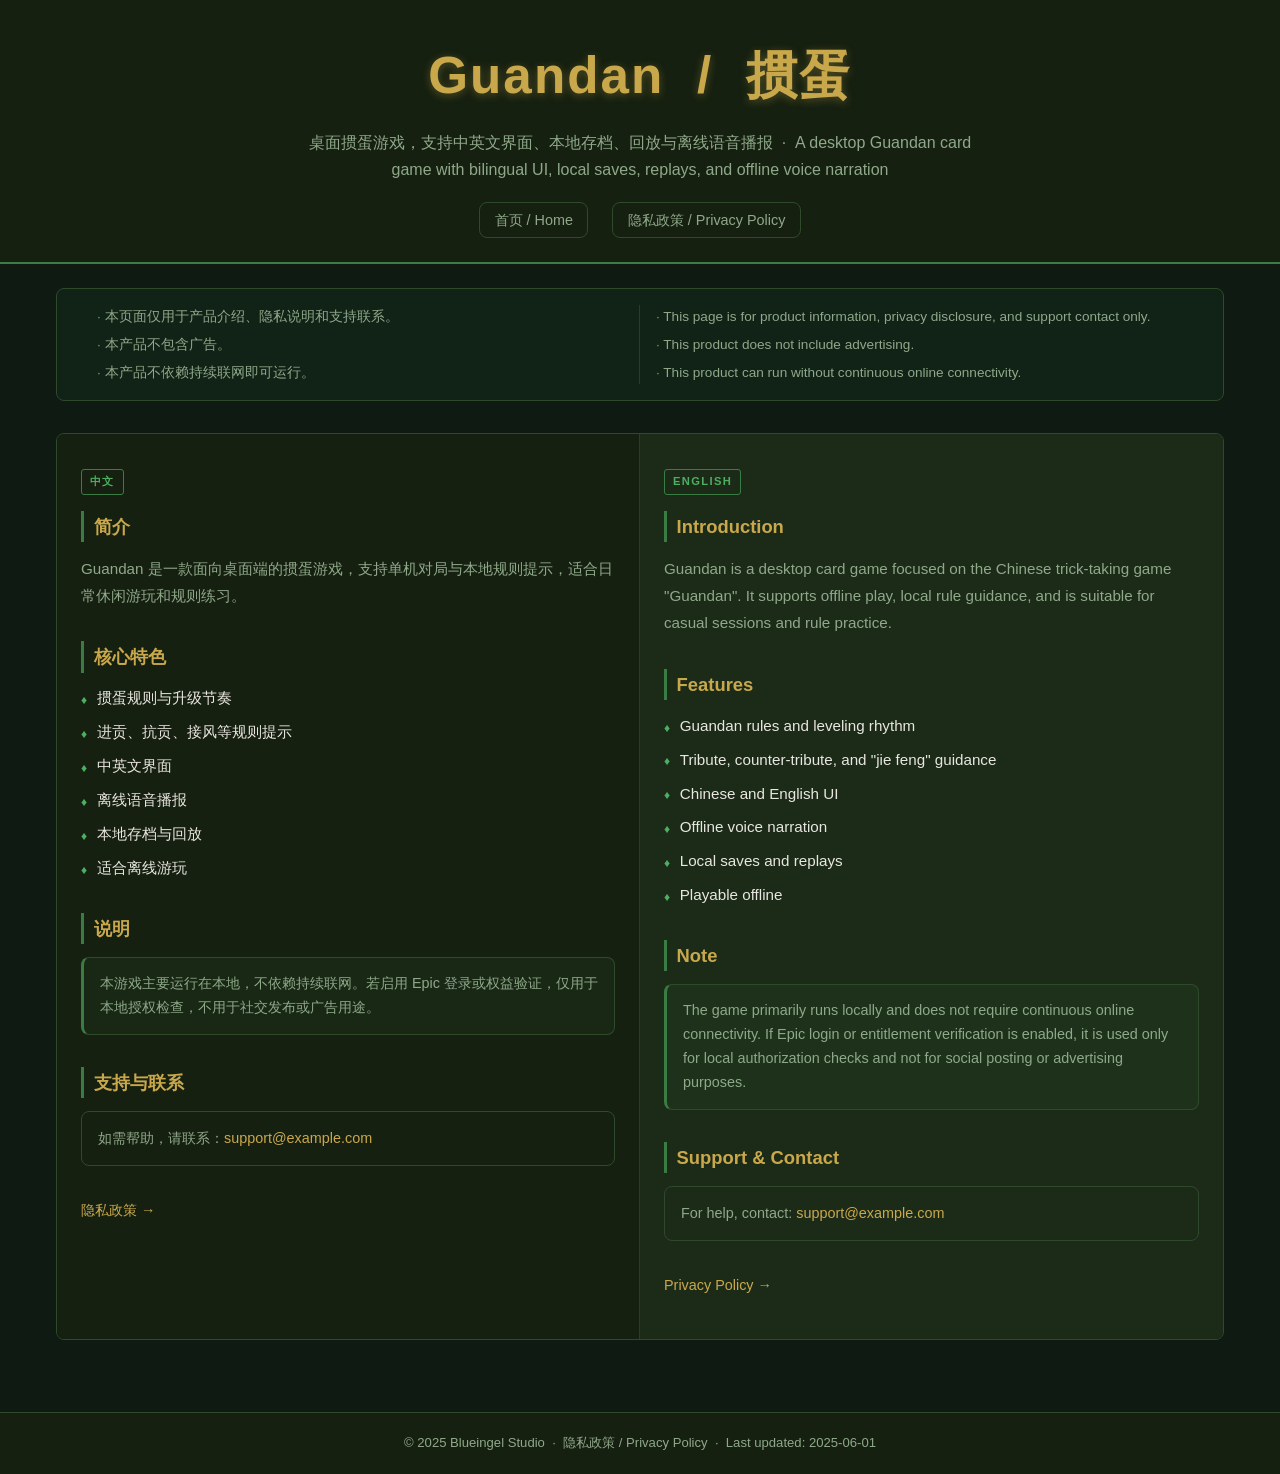
==== index.html @ f44f0545 "Create Guandan static website for GitHub Pages Agent-Logs-Url: https://github.com/shupengzhu/blueing" ====
<!DOCTYPE html>
<html lang="zh-CN">
<head>
  <meta charset="UTF-8" />
  <meta name="viewport" content="width=device-width, initial-scale=1.0" />
  <meta name="description" content="Guandan 掼蛋 – 一款支持中英文界面的桌面掼蛋游戏。A desktop Guandan card game with Chinese and English UI, local saves, and offline voice narration." />
  <title>Guandan / 掼蛋</title>
  <link rel="stylesheet" href="styles.css" />
  <link rel="icon" type="image/svg+xml" href="favicon.svg" />
</head>
<body>

  <!-- ── Site Header ──────────────────────────────────────── -->
  <header class="site-header">
    <div class="game-title">Guandan &nbsp;/&nbsp; 掼蛋</div>
    <p class="game-subtitle">
      桌面掼蛋游戏，支持中英文界面、本地存档、回放与离线语音播报
      &nbsp;·&nbsp;
      A desktop Guandan card game with bilingual UI, local saves, replays, and offline voice narration
    </p>
    <nav>
      <a href="index.html">首页 / Home</a>
      <a href="privacy.html">隐私政策 / Privacy Policy</a>
    </nav>
  </header>

  <!-- ── Notice bar ───────────────────────────────────────── -->
  <div class="notice-bar" style="padding-top:1.5rem;">
    <div class="notice-bar-inner">
      <div class="notice-bar-zh">
        <ul>
          <li>本页面仅用于产品介绍、隐私说明和支持联系。</li>
          <li>本产品不包含广告。</li>
          <li>本产品不依赖持续联网即可运行。</li>
        </ul>
      </div>
      <div class="notice-bar-en">
        <ul>
          <li>This page is for product information, privacy disclosure, and support contact only.</li>
          <li>This product does not include advertising.</li>
          <li>This product can run without continuous online connectivity.</li>
        </ul>
      </div>
    </div>
  </div>

  <!-- ── Main two-column content ──────────────────────────── -->
  <main class="main-wrapper">
    <div class="bilingual-grid">

      <!-- ══ LEFT – Chinese ══════════════════════════════════ -->
      <div class="col-zh">
        <span class="col-lang-label">中文</span>

        <!-- Intro -->
        <section class="col-section">
          <h2>简介</h2>
          <p class="intro-text">
            Guandan 是一款面向桌面端的掼蛋游戏，支持单机对局与本地规则提示，适合日常休闲游玩和规则练习。
          </p>
        </section>

        <!-- Features -->
        <section class="col-section">
          <h2>核心特色</h2>
          <ul class="feature-list">
            <li>掼蛋规则与升级节奏</li>
            <li>进贡、抗贡、接风等规则提示</li>
            <li>中英文界面</li>
            <li>离线语音播报</li>
            <li>本地存档与回放</li>
            <li>适合离线游玩</li>
          </ul>
        </section>

        <!-- Note -->
        <section class="col-section">
          <h2>说明</h2>
          <div class="note-box">
            本游戏主要运行在本地，不依赖持续联网。若启用 Epic 登录或权益验证，仅用于本地授权检查，不用于社交发布或广告用途。
          </div>
        </section>

        <!-- Support -->
        <section class="col-section">
          <h2>支持与联系</h2>
          <div class="support-block">
            如需帮助，请联系：<a href="mailto:support@example.com">support@example.com</a>
          </div>
        </section>

        <!-- Privacy link -->
        <section class="col-section">
          <p style="font-size:0.9rem;color:var(--text-muted);">
            <a href="privacy.html">隐私政策 →</a>
          </p>
        </section>
      </div>
      <!-- ══ end LEFT ════════════════════════════════════════ -->

      <!-- ══ RIGHT – English ═════════════════════════════════ -->
      <div class="col-en">
        <span class="col-lang-label">English</span>

        <!-- Intro -->
        <section class="col-section">
          <h2>Introduction</h2>
          <p class="intro-text">
            Guandan is a desktop card game focused on the Chinese trick-taking game "Guandan". It supports offline play, local rule guidance, and is suitable for casual sessions and rule practice.
          </p>
        </section>

        <!-- Features -->
        <section class="col-section">
          <h2>Features</h2>
          <ul class="feature-list">
            <li>Guandan rules and leveling rhythm</li>
            <li>Tribute, counter-tribute, and "jie feng" guidance</li>
            <li>Chinese and English UI</li>
            <li>Offline voice narration</li>
            <li>Local saves and replays</li>
            <li>Playable offline</li>
          </ul>
        </section>

        <!-- Note -->
        <section class="col-section">
          <h2>Note</h2>
          <div class="note-box">
            The game primarily runs locally and does not require continuous online connectivity. If Epic login or entitlement verification is enabled, it is used only for local authorization checks and not for social posting or advertising purposes.
          </div>
        </section>

        <!-- Support -->
        <section class="col-section">
          <h2>Support &amp; Contact</h2>
          <div class="support-block">
            For help, contact: <a href="mailto:support@example.com">support@example.com</a>
          </div>
        </section>

        <!-- Privacy link -->
        <section class="col-section">
          <p style="font-size:0.9rem;color:var(--text-muted);">
            <a href="privacy.html">Privacy Policy →</a>
          </p>
        </section>
      </div>
      <!-- ══ end RIGHT ═══════════════════════════════════════ -->

    </div>
  </main>

  <!-- ── Footer ───────────────────────────────────────────── -->
  <footer class="site-footer">
    <p>
      &copy; 2025 Blueingel Studio &nbsp;·&nbsp;
      <a href="privacy.html">隐私政策 / Privacy Policy</a>
      &nbsp;·&nbsp;
      Last updated: 2025-06-01
    </p>
  </footer>

</body>
</html>
---- styles.css ----
/* =========================================================
   Guandan – Shared Stylesheet
   Theme: dark background, green felt, gold accents
   Layout: two-column bilingual (ZH left / EN right)
   ========================================================= */

/* ── Reset & base ─────────────────────────────────────────── */
*, *::before, *::after {
  box-sizing: border-box;
  margin: 0;
  padding: 0;
}

:root {
  --bg:          #0e1a12;
  --surface:     #162010;
  --surface2:    #1c2b18;
  --border:      #2e4a2a;
  --gold:        #c9a84c;
  --gold-light:  #e8c96a;
  --green:       #3a7d44;
  --green-light: #4caf62;
  --text-main:   #e8e6e0;
  --text-muted:  #8fa88a;
  --text-en:     #d4d0c4;
  --divider:     #2a3d26;
  --radius:      8px;
  --font-zh:     "PingFang SC", "Microsoft YaHei", "Noto Sans SC", sans-serif;
  --font-en:     "Segoe UI", "Helvetica Neue", Arial, sans-serif;
}

html {
  font-size: 16px;
  scroll-behavior: smooth;
}

body {
  background-color: var(--bg);
  color: var(--text-main);
  font-family: var(--font-en);
  line-height: 1.7;
  min-height: 100vh;
  display: flex;
  flex-direction: column;
}

a {
  color: var(--gold);
  text-decoration: none;
}
a:hover {
  color: var(--gold-light);
  text-decoration: underline;
}

/* ── Site header ──────────────────────────────────────────── */
.site-header {
  background: var(--surface);
  border-bottom: 2px solid var(--green);
  padding: 2rem 1.5rem 1.5rem;
  text-align: center;
}

.site-header .game-title {
  font-size: clamp(2rem, 5vw, 3.2rem);
  font-weight: 700;
  letter-spacing: 0.04em;
  color: var(--gold);
  font-family: var(--font-zh);
  text-shadow: 0 2px 8px rgba(201, 168, 76, 0.35);
}

.site-header .game-subtitle {
  margin-top: 0.6rem;
  font-size: clamp(0.85rem, 2vw, 1rem);
  color: var(--text-muted);
  max-width: 700px;
  margin-left: auto;
  margin-right: auto;
}

.site-header nav {
  margin-top: 1.2rem;
  display: flex;
  justify-content: center;
  gap: 1.5rem;
  flex-wrap: wrap;
  font-size: 0.9rem;
}

.site-header nav a {
  color: var(--text-muted);
  border: 1px solid var(--border);
  padding: 0.3rem 0.9rem;
  border-radius: var(--radius);
  transition: color 0.2s, border-color 0.2s;
}
.site-header nav a:hover {
  color: var(--gold);
  border-color: var(--gold);
  text-decoration: none;
}

/* ── Main two-column layout ───────────────────────────────── */
.main-wrapper {
  flex: 1;
  width: 100%;
  max-width: 1200px;
  margin: 0 auto;
  padding: 2rem 1rem;
}

.bilingual-grid {
  display: grid;
  grid-template-columns: 1fr 1fr;
  gap: 0;
  border: 1px solid var(--border);
  border-radius: var(--radius);
  overflow: hidden;
}

/* Left column – Chinese */
.col-zh {
  background: var(--surface);
  border-right: 1px solid var(--divider);
  padding: 2rem 1.5rem;
  font-family: var(--font-zh);
}

/* Right column – English */
.col-en {
  background: var(--surface2);
  padding: 2rem 1.5rem;
  font-family: var(--font-en);
  color: var(--text-en);
}

/* Column header label */
.col-lang-label {
  display: inline-block;
  font-size: 0.7rem;
  font-weight: 700;
  letter-spacing: 0.12em;
  text-transform: uppercase;
  color: var(--green-light);
  border: 1px solid var(--green);
  border-radius: 3px;
  padding: 0.15rem 0.5rem;
  margin-bottom: 1rem;
}

/* ── Sections within a column ─────────────────────────────── */
.col-section {
  margin-bottom: 2rem;
}

.col-section:last-child {
  margin-bottom: 0;
}

.col-section h2 {
  font-size: 1.15rem;
  font-weight: 700;
  color: var(--gold);
  border-left: 3px solid var(--green);
  padding-left: 0.6rem;
  margin-bottom: 0.8rem;
}

.col-section p {
  font-size: 0.95rem;
  color: var(--text-muted);
  margin-bottom: 0.6rem;
}

/* Hero intro paragraph */
.intro-text {
  font-size: 1rem;
  color: var(--text-main);
  margin-bottom: 1rem;
  line-height: 1.8;
}

/* ── Feature list ─────────────────────────────────────────── */
.feature-list {
  list-style: none;
  padding: 0;
  display: flex;
  flex-direction: column;
  gap: 0.5rem;
}

.feature-list li {
  display: flex;
  align-items: flex-start;
  gap: 0.6rem;
  font-size: 0.95rem;
  color: var(--text-main);
}

.feature-list li::before {
  content: "♦";
  color: var(--green-light);
  font-size: 0.75rem;
  margin-top: 0.3rem;
  flex-shrink: 0;
}

.feature-list .badge-wip {
  font-size: 0.72rem;
  color: var(--text-muted);
  border: 1px solid var(--border);
  border-radius: 3px;
  padding: 0.1rem 0.35rem;
  white-space: nowrap;
}

/* ── Note / info box ──────────────────────────────────────── */
.note-box {
  background: rgba(58, 125, 68, 0.08);
  border: 1px solid var(--border);
  border-left: 3px solid var(--green);
  border-radius: var(--radius);
  padding: 0.9rem 1rem;
  font-size: 0.9rem;
  color: var(--text-muted);
  line-height: 1.65;
}

/* ── Support block ────────────────────────────────────────── */
.support-block {
  background: var(--surface2);
  border: 1px solid var(--border);
  border-radius: var(--radius);
  padding: 0.9rem 1rem;
  font-size: 0.9rem;
  color: var(--text-muted);
}

.col-zh .support-block {
  background: var(--surface);
}

.support-block a {
  color: var(--gold);
}

/* ── Notice bar (three statements) ───────────────────────── */
.notice-bar {
  width: 100%;
  max-width: 1200px;
  margin: 0 auto 0;
  padding: 0 1rem;
}

.notice-bar-inner {
  background: rgba(58, 125, 68, 0.08);
  border: 1px solid var(--border);
  border-radius: var(--radius);
  padding: 1rem 1.5rem;
  display: grid;
  grid-template-columns: 1fr 1fr;
  gap: 0;
}

.notice-bar-zh,
.notice-bar-en {
  padding: 0 1rem;
}

.notice-bar-zh {
  border-right: 1px solid var(--divider);
  font-family: var(--font-zh);
  font-size: 0.85rem;
  color: var(--text-muted);
}

.notice-bar-en {
  font-family: var(--font-en);
  font-size: 0.85rem;
  color: var(--text-muted);
}

.notice-bar ul {
  list-style: none;
  padding: 0;
  margin: 0;
  display: flex;
  flex-direction: column;
  gap: 0.3rem;
}

.notice-bar ul li::before {
  content: "· ";
  color: var(--green-light);
}

/* ── Site footer ──────────────────────────────────────────── */
.site-footer {
  background: var(--surface);
  border-top: 1px solid var(--border);
  text-align: center;
  padding: 1.2rem 1rem;
  font-size: 0.82rem;
  color: var(--text-muted);
  margin-top: 2.5rem;
}

.site-footer a {
  color: var(--text-muted);
}
.site-footer a:hover {
  color: var(--gold);
}

/* ── Back link ────────────────────────────────────────────── */
.back-link {
  display: inline-block;
  margin: 0 1rem 1rem;
  font-size: 0.88rem;
  color: var(--text-muted);
}
.back-link:hover {
  color: var(--gold);
}

/* ── Privacy page sections ────────────────────────────────── */
.privacy-section {
  margin-bottom: 1.6rem;
}

.privacy-section h3 {
  font-size: 1rem;
  font-weight: 700;
  color: var(--gold-light);
  margin-bottom: 0.4rem;
}

.privacy-section p {
  font-size: 0.93rem;
  color: var(--text-muted);
  line-height: 1.75;
}

.last-updated {
  font-size: 0.85rem;
  color: var(--text-muted);
  border-top: 1px solid var(--border);
  padding-top: 0.8rem;
  margin-top: 1.2rem;
}

/* ── Responsive – stack columns on narrow screens ─────────── */
@media (max-width: 720px) {
  .bilingual-grid {
    grid-template-columns: 1fr;
  }

  .col-zh {
    border-right: none;
    border-bottom: 2px solid var(--divider);
  }

  .notice-bar-inner {
    grid-template-columns: 1fr;
  }

  .notice-bar-zh {
    border-right: none;
    border-bottom: 1px solid var(--divider);
    padding-bottom: 0.75rem;
    margin-bottom: 0.75rem;
  }
}
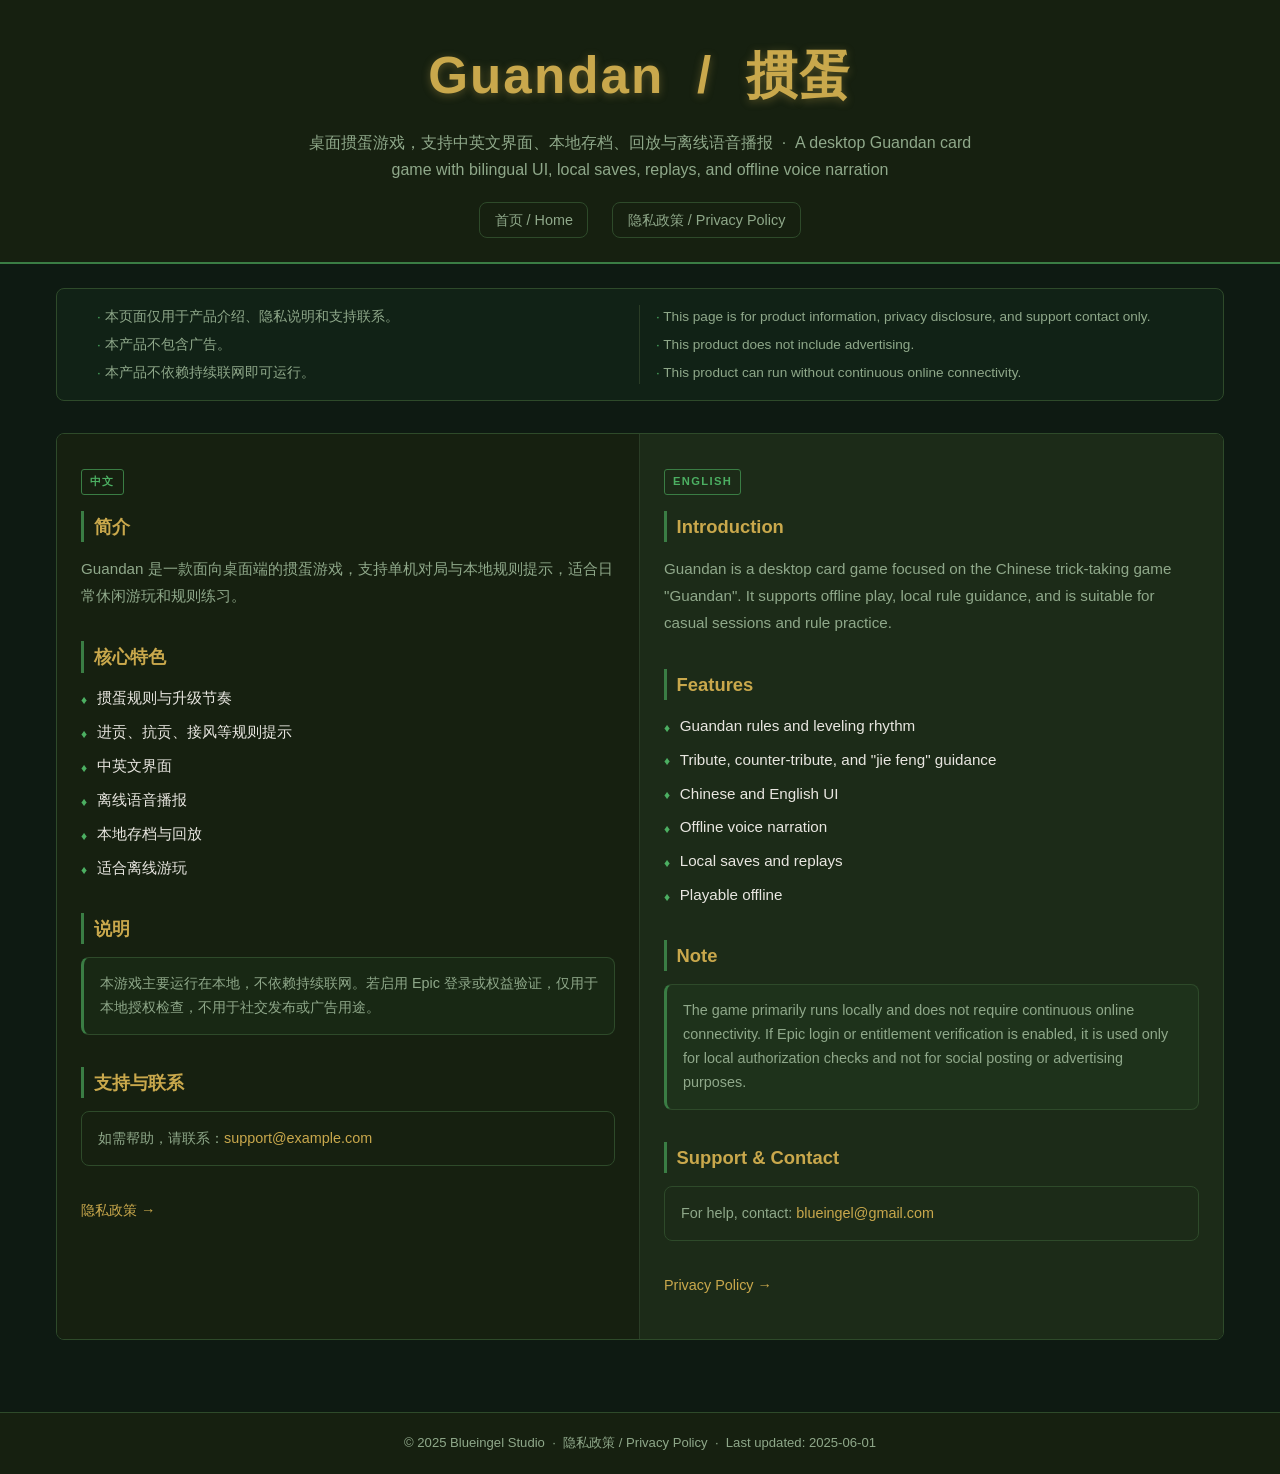
==== commit 42da4aa7: "Update support contact email address" ====
--- a/index.html
+++ b/index.html
@@ -135,7 +135,7 @@
         <section class="col-section">
           <h2>Support &amp; Contact</h2>
           <div class="support-block">
-            For help, contact: <a href="mailto:support@example.com">support@example.com</a>
+            For help, contact: <a href="mailto:blueingel@gmail.com">blueingel@gmail.com</a>
           </div>
         </section>
 
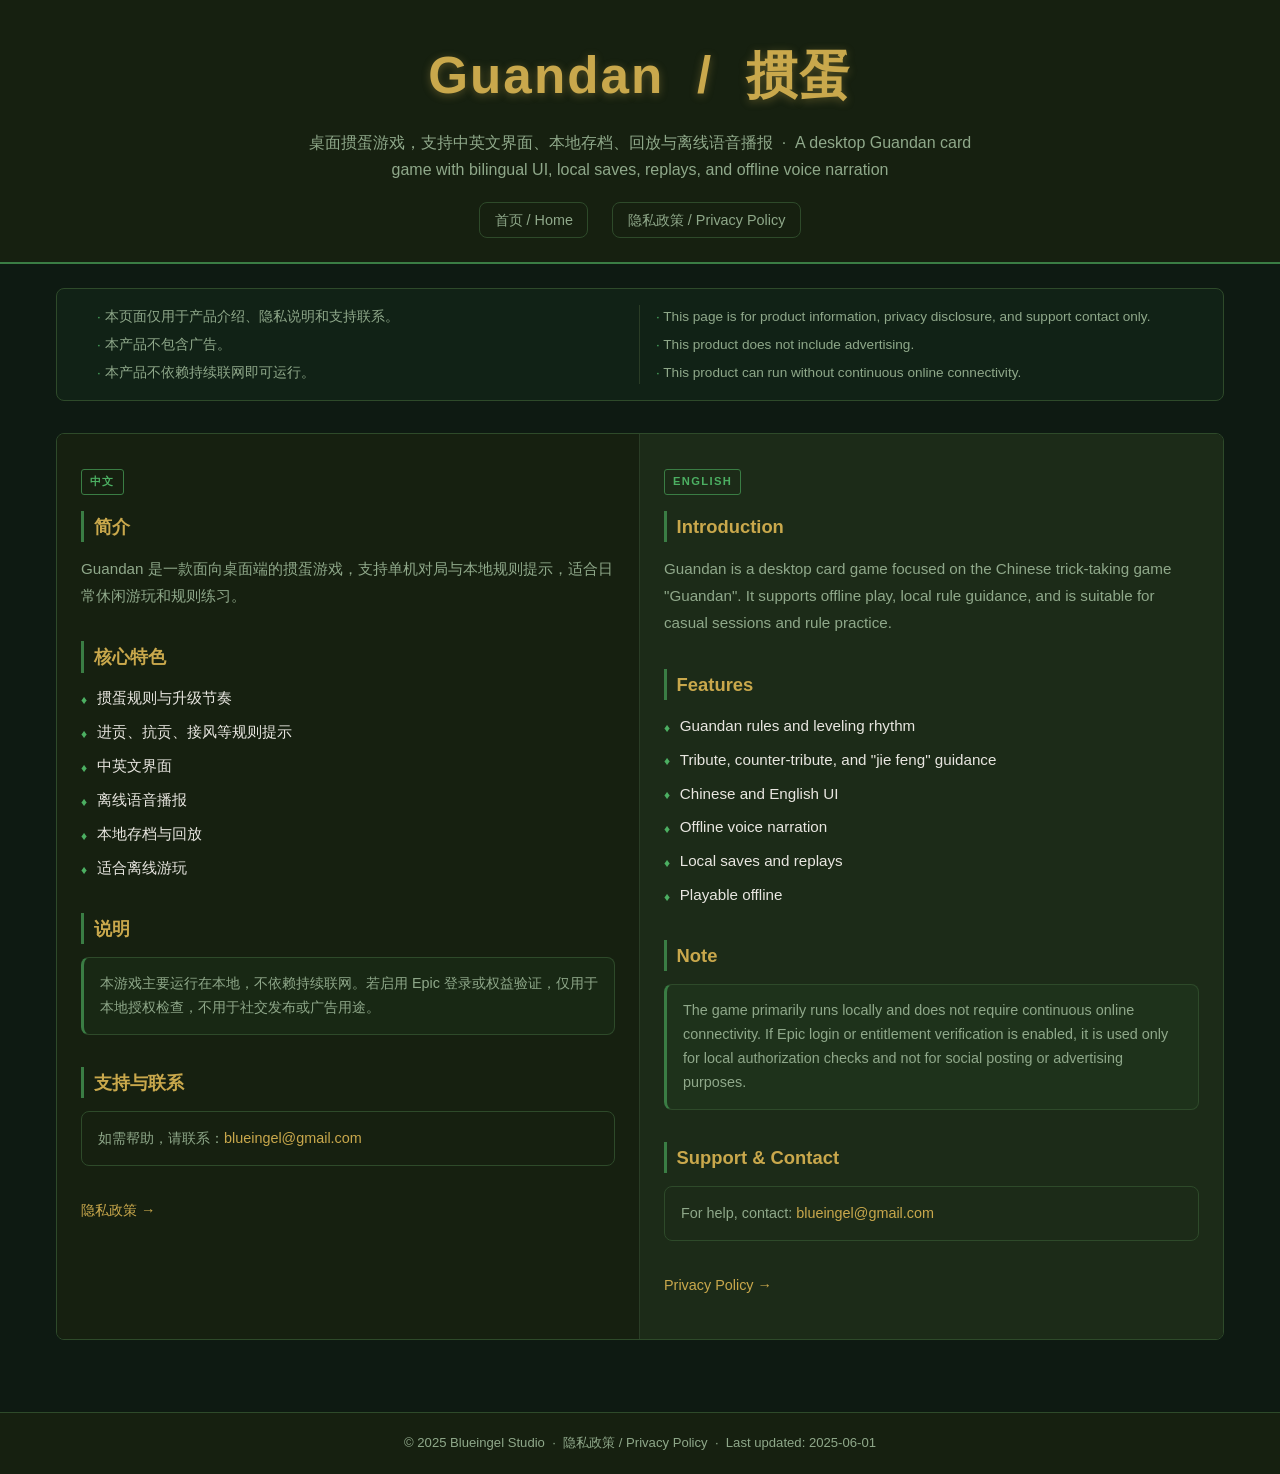
==== commit 773397a0: "Update support email address in index.html" ====
--- a/index.html
+++ b/index.html
@@ -85,7 +85,7 @@
         <section class="col-section">
           <h2>支持与联系</h2>
           <div class="support-block">
-            如需帮助，请联系：<a href="mailto:support@example.com">support@example.com</a>
+            如需帮助，请联系：<a href="mailto:blueingel@gmail.com">blueingel@gmail.com</a>
           </div>
         </section>
 
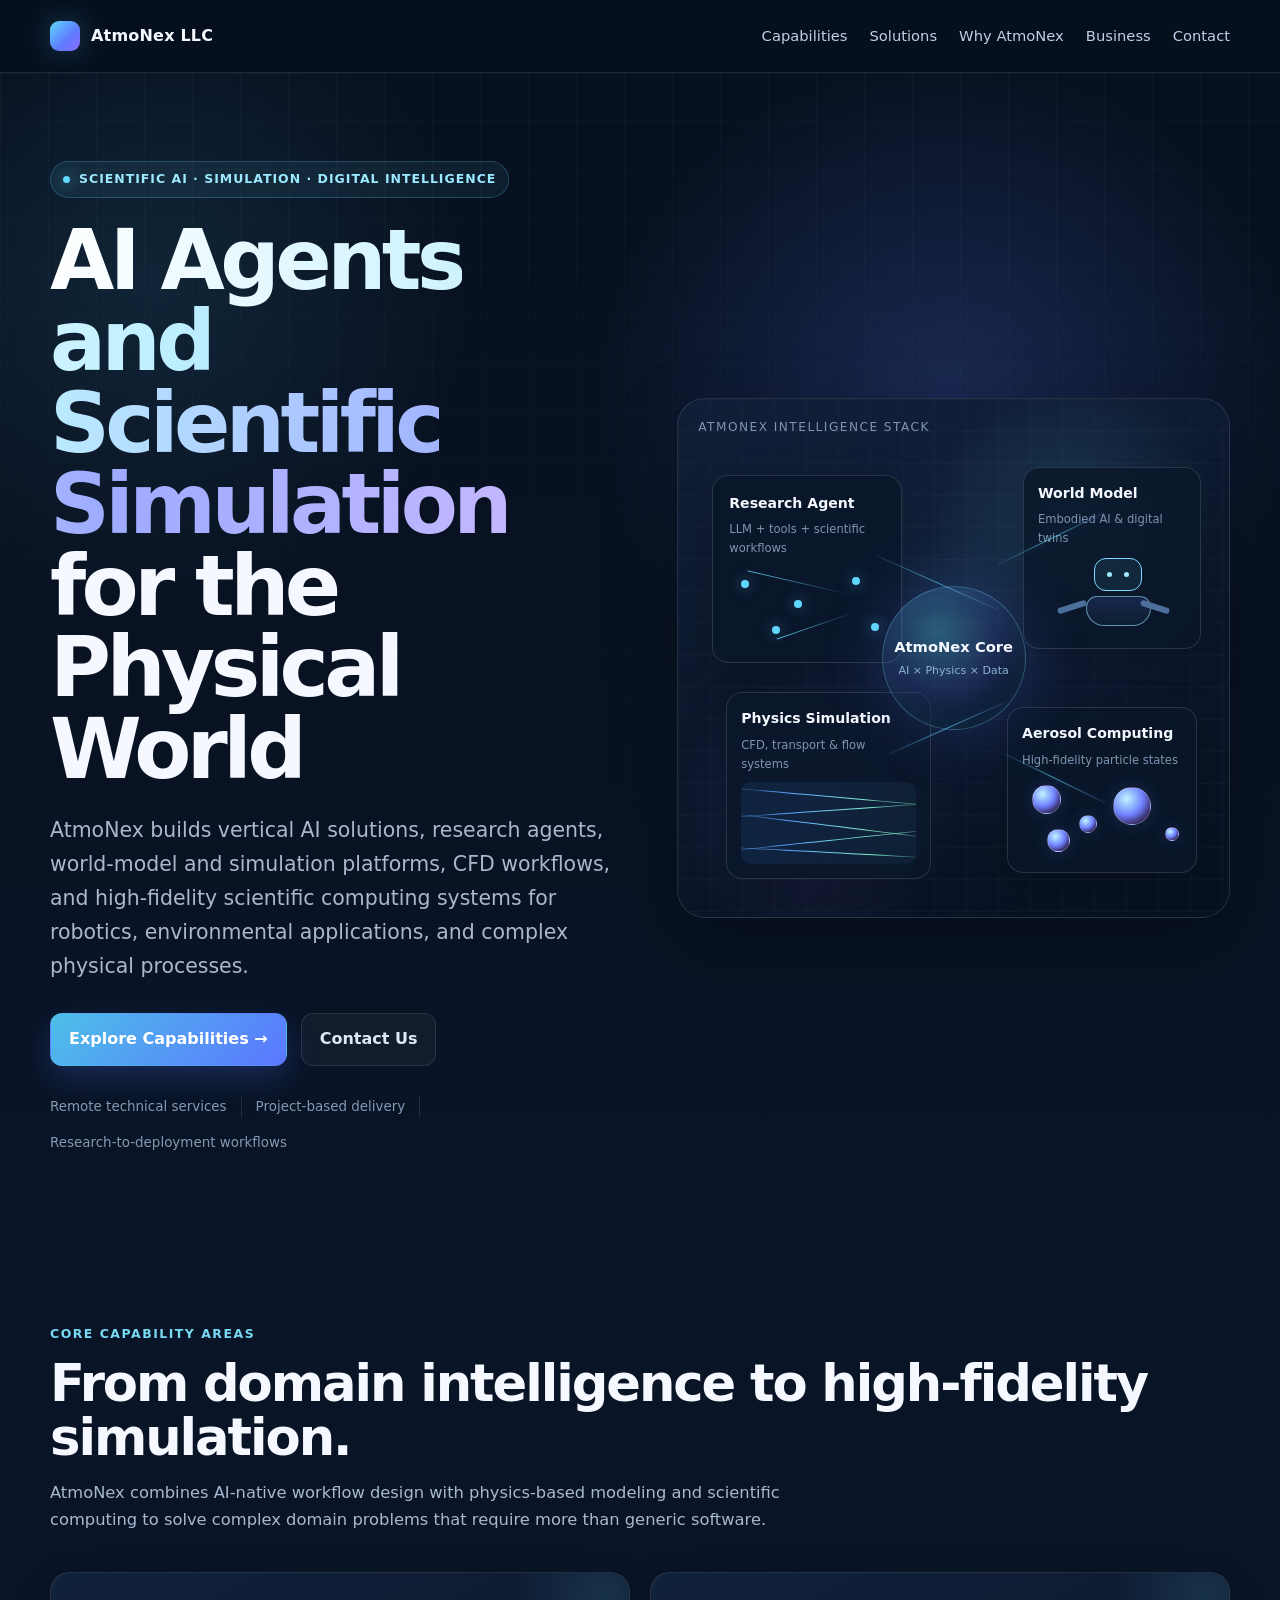
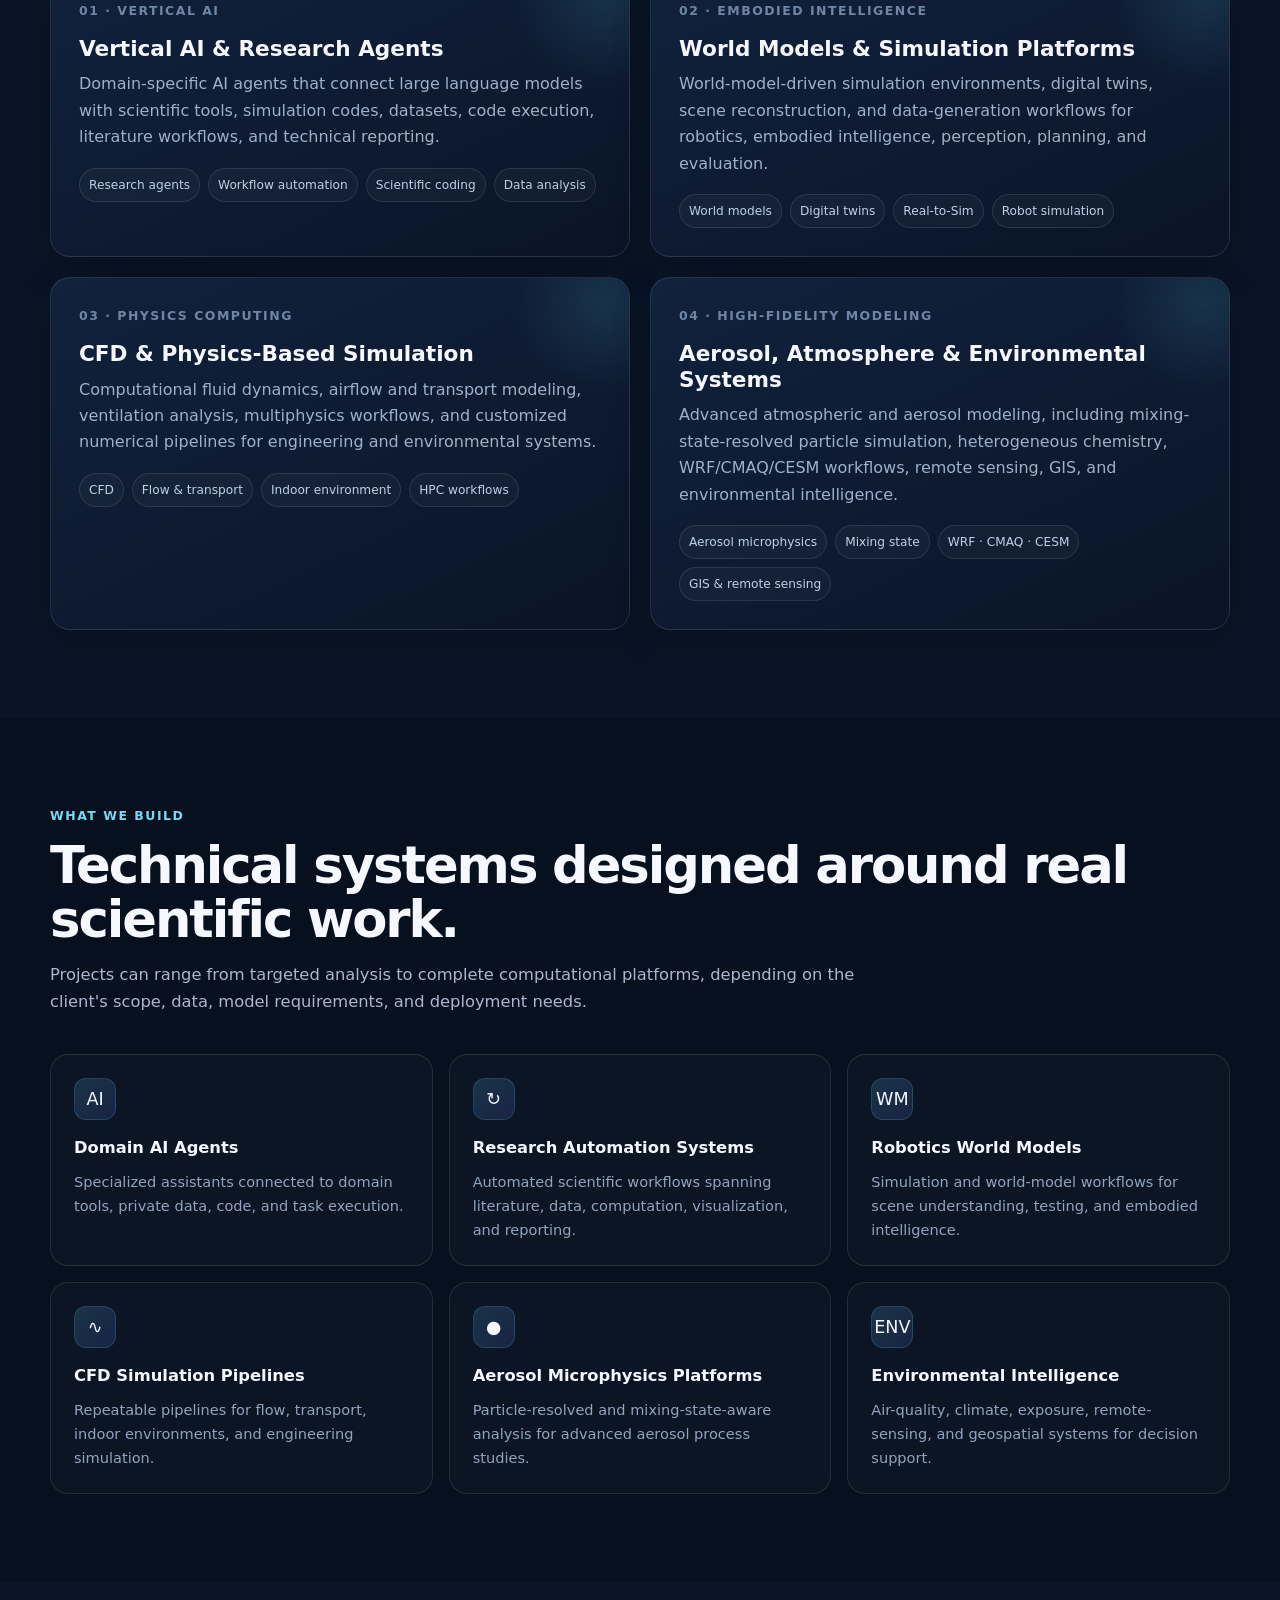
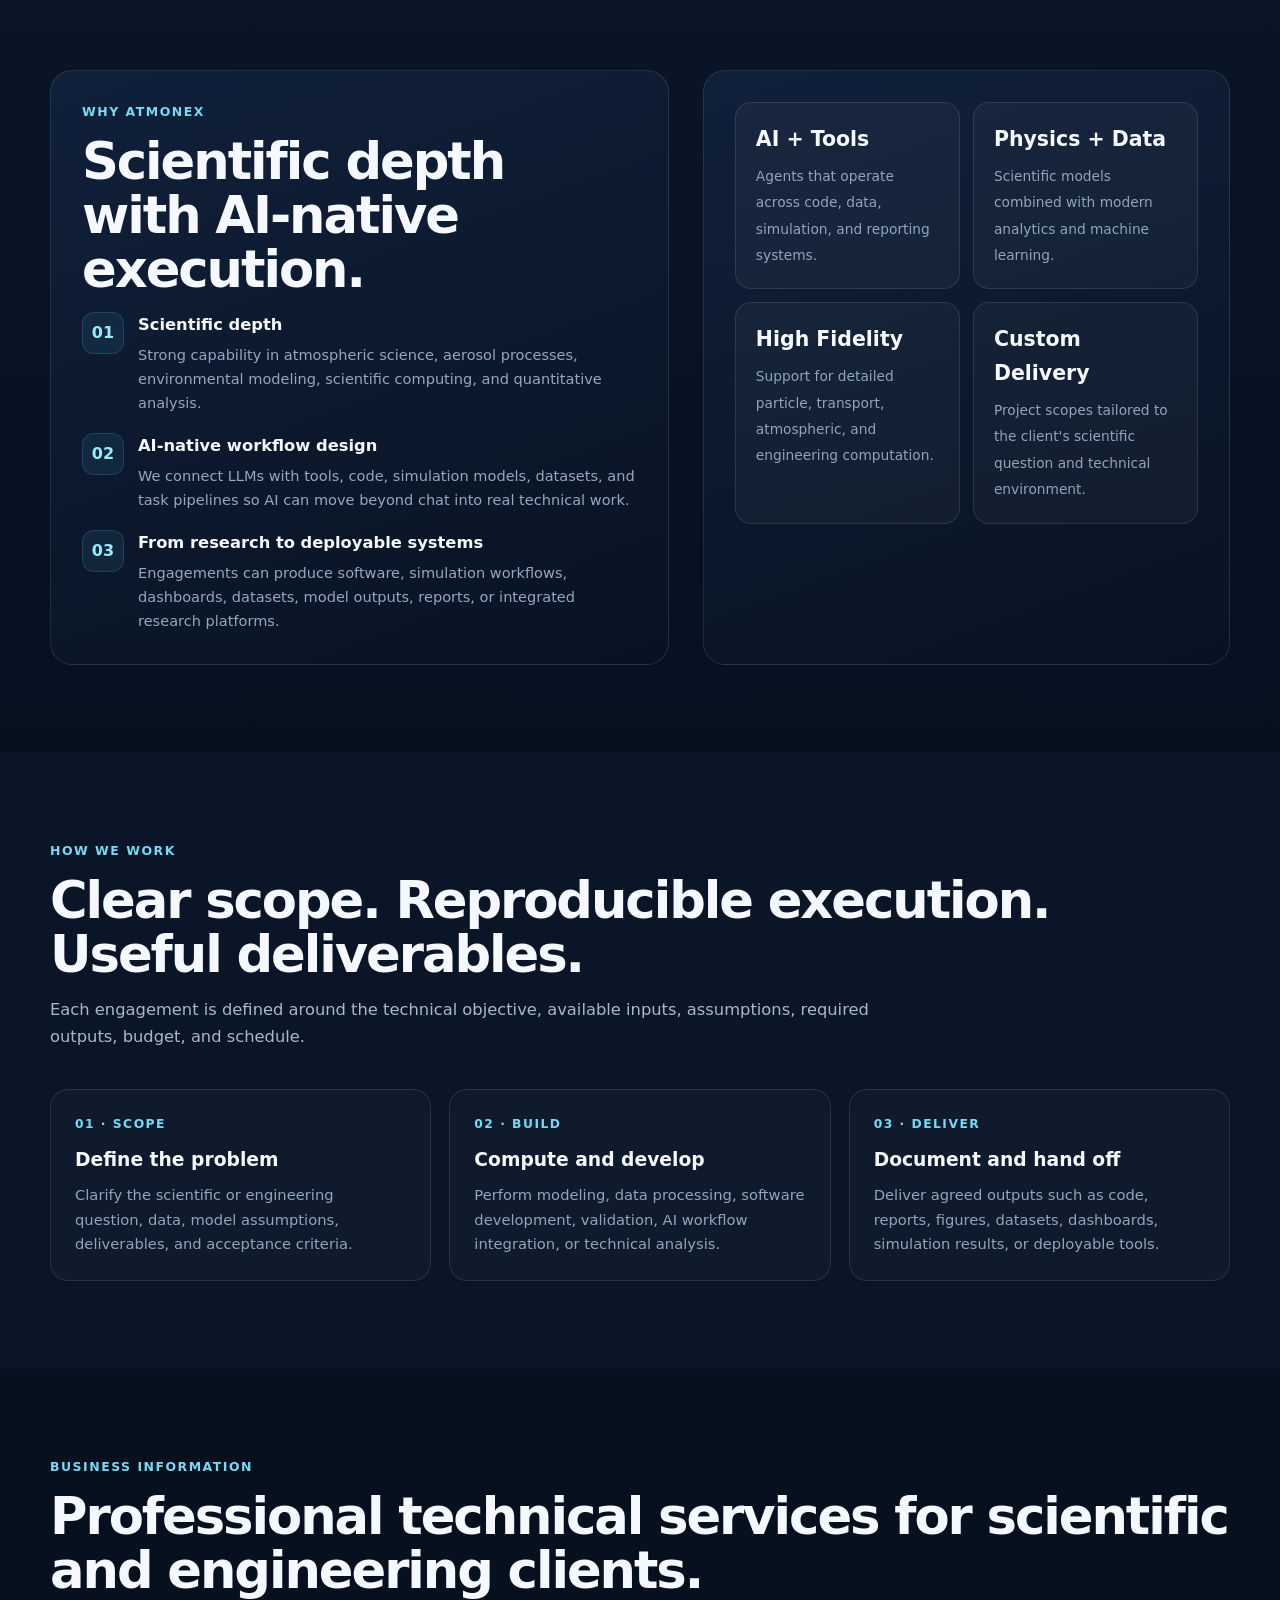
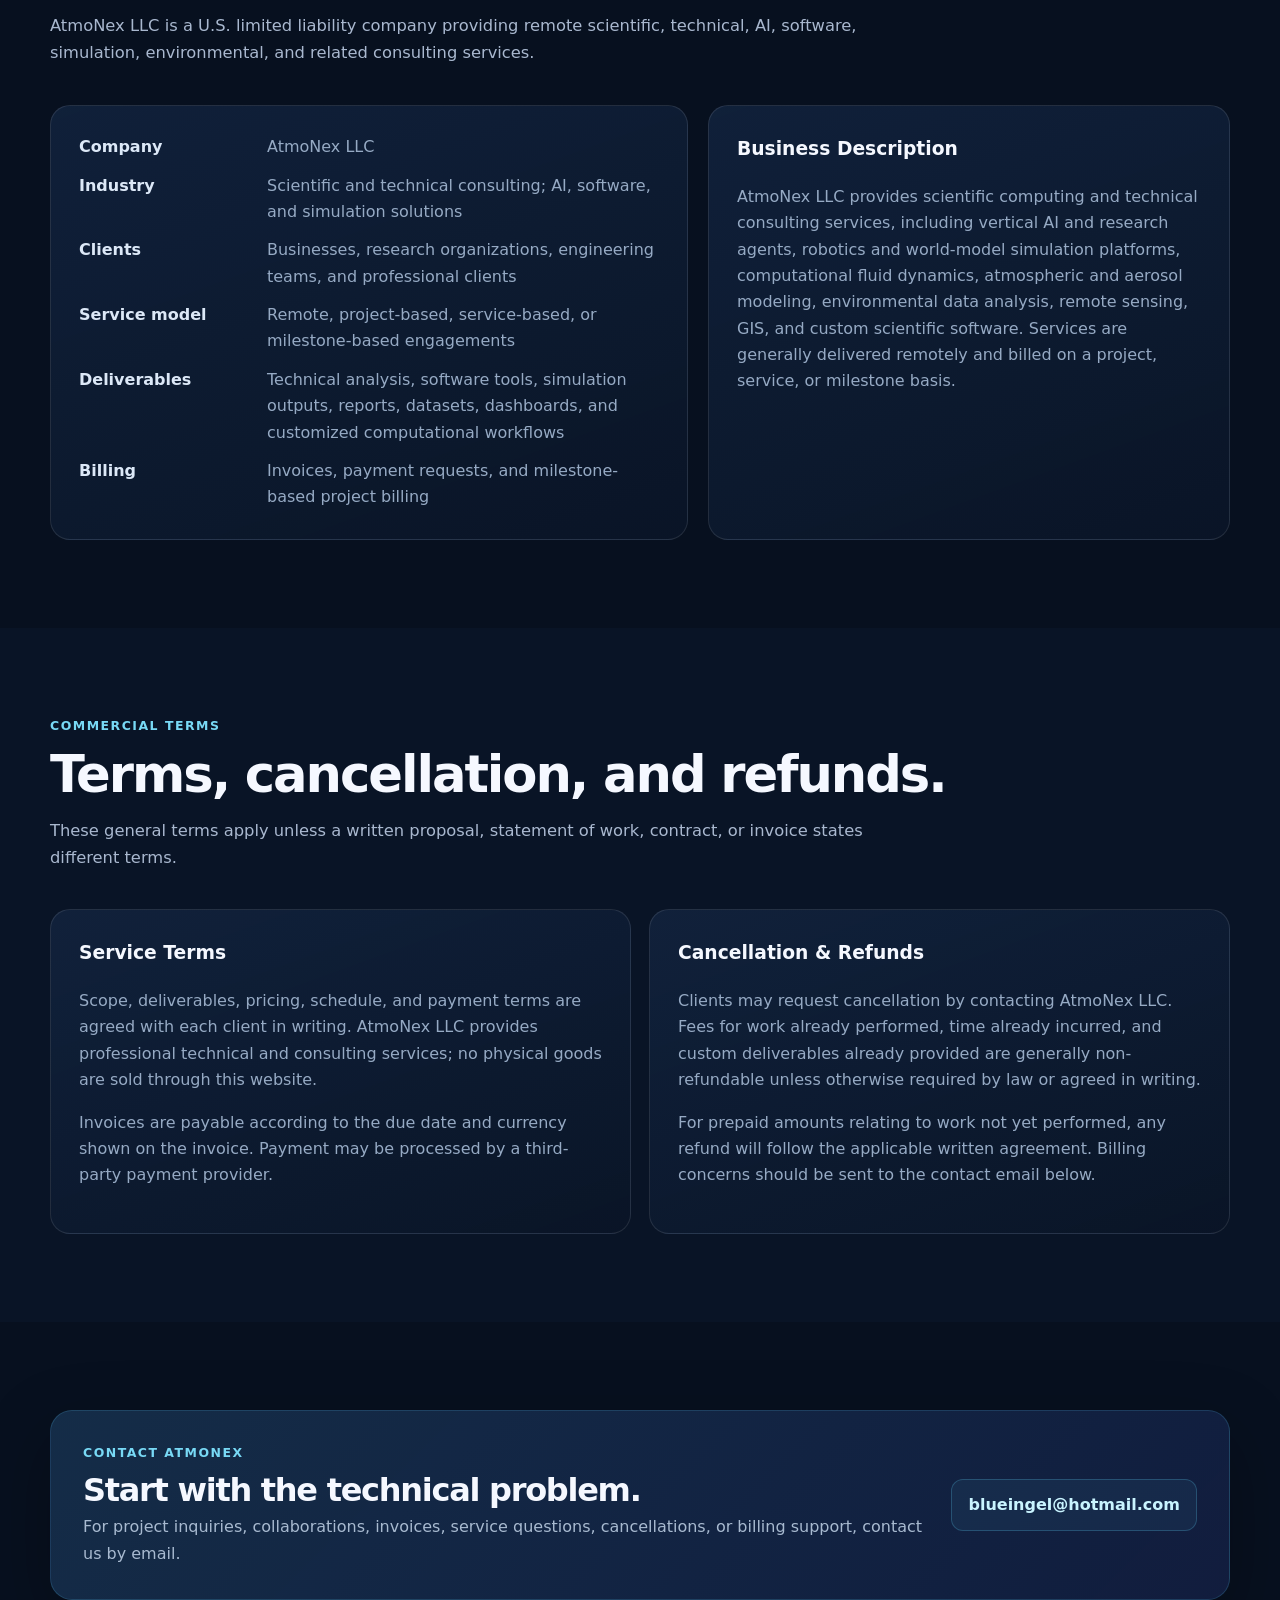
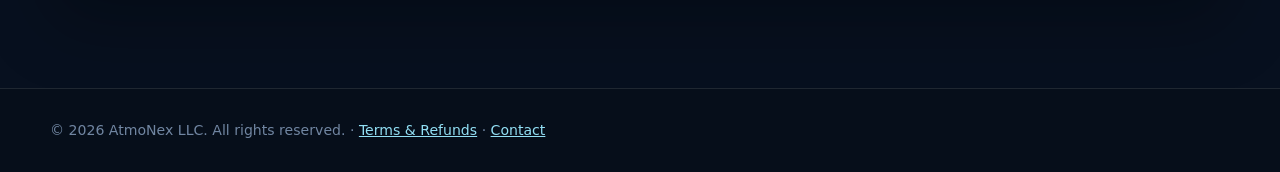
==== commit 00b9f27d: "Deploy AtmoNex homepage" ====
--- a/index.html
+++ b/index.html
@@ -1,165 +1,184 @@
 <!DOCTYPE html>
-<html lang="zh-CN">
+<html lang="en">
 <head>
-  <meta charset="UTF-8" />
-  <meta name="viewport" content="width=device-width, initial-scale=1.0" />
-  <meta name="description" content="Guandan 掼蛋 – 一款支持中英文界面的桌面掼蛋游戏。A desktop Guandan card game with Chinese and English UI, local saves, and offline voice narration." />
-  <title>Guandan / 掼蛋</title>
-  <link rel="stylesheet" href="styles.css" />
-  <link rel="icon" type="image/svg+xml" href="favicon.svg" />
+  <meta charset="utf-8" />
+  <meta name="viewport" content="width=device-width, initial-scale=1" />
+  <meta name="description" content="AtmoNex LLC builds vertical AI agents, scientific simulation platforms, CFD workflows, world-model systems, atmospheric and aerosol modeling solutions, and custom scientific software." />
+  <title>AtmoNex LLC | AI Agents, Scientific Simulation & Digital Intelligence</title>
+  <style>
+    :root{
+      --bg:#07101f;--bg2:#0b1628;--panel:#0e1b31;--panel2:#101f39;--text:#f5f8ff;--muted:#a9b8cf;
+      --line:rgba(255,255,255,.10);--cyan:#61d8ff;--blue:#5d7cff;--violet:#8b6cff;--green:#7de2b8;
+      --max:1180px;--shadow:0 24px 70px rgba(0,0,0,.28)
+    }
+    *{box-sizing:border-box}html{scroll-behavior:smooth}body{margin:0;font-family:Inter,ui-sans-serif,system-ui,-apple-system,BlinkMacSystemFont,"Segoe UI",sans-serif;color:var(--text);background:var(--bg);line-height:1.65;overflow-x:hidden}a{color:inherit}.wrap{width:min(var(--max),calc(100% - 40px));margin:0 auto}
+    header{position:sticky;top:0;z-index:30;background:rgba(7,16,31,.82);backdrop-filter:blur(18px);border-bottom:1px solid var(--line)}.nav{min-height:72px;display:flex;align-items:center;justify-content:space-between;gap:24px}.brand{display:flex;align-items:center;gap:11px;font-weight:800;letter-spacing:.2px;text-decoration:none}.brandmark{width:30px;height:30px;border-radius:9px;background:linear-gradient(135deg,var(--cyan),var(--blue) 58%,var(--violet));box-shadow:0 0 30px rgba(97,216,255,.25)}.navlinks{display:flex;gap:22px;flex-wrap:wrap}.navlinks a{color:#bfd0e7;text-decoration:none;font-size:.92rem}.navlinks a:hover{color:#fff}
+    .hero{position:relative;isolation:isolate;min-height:760px;display:flex;align-items:center;padding:88px 0 82px;background:radial-gradient(circle at 74% 28%,rgba(93,124,255,.22),transparent 28%),radial-gradient(circle at 12% 18%,rgba(97,216,255,.10),transparent 22%),linear-gradient(180deg,#07101f 0%,#091426 100%)}.hero:before{content:"";position:absolute;inset:0;z-index:-2;background-image:linear-gradient(rgba(255,255,255,.028) 1px,transparent 1px),linear-gradient(90deg,rgba(255,255,255,.028) 1px,transparent 1px);background-size:48px 48px;mask-image:linear-gradient(to bottom,#000,transparent 85%)}.hero-grid{display:grid;grid-template-columns:1.02fr .98fr;gap:52px;align-items:center}.eyebrow{display:inline-flex;align-items:center;gap:9px;padding:7px 12px;border:1px solid rgba(97,216,255,.22);border-radius:999px;background:rgba(97,216,255,.07);color:#9ce8ff;font-weight:750;font-size:.78rem;letter-spacing:.08em;text-transform:uppercase}.eyebrow i{width:7px;height:7px;border-radius:50%;background:var(--cyan);box-shadow:0 0 16px var(--cyan)}h1{font-size:clamp(3rem,6.5vw,5.5rem);line-height:.98;letter-spacing:-.055em;margin:22px 0 24px;max-width:740px}.gradient-text{background:linear-gradient(90deg,#fff 0%,#bdefff 38%,#9eabff 72%,#c2b7ff 100%);-webkit-background-clip:text;background-clip:text;color:transparent}.lead{font-size:clamp(1.06rem,2vw,1.28rem);color:var(--muted);max-width:680px;margin:0}.cta-row{display:flex;gap:14px;flex-wrap:wrap;margin-top:30px}.btn{display:inline-flex;align-items:center;justify-content:center;gap:9px;padding:12px 18px;border-radius:12px;text-decoration:none;font-weight:750;border:1px solid var(--line)}.btn-primary{background:linear-gradient(135deg,#4dbfe8,#5b77ff);color:#fff;border-color:transparent;box-shadow:0 12px 30px rgba(79,118,255,.23)}.btn-secondary{background:rgba(255,255,255,.04);color:#dce8f7}.trustline{display:flex;gap:14px;flex-wrap:wrap;margin-top:30px;color:#8498b4;font-size:.84rem}.trustline span{padding-right:14px;border-right:1px solid var(--line)}.trustline span:last-child{border-right:0}
+    .hero-visual{position:relative;min-height:520px}.orb{position:absolute;width:420px;height:420px;border-radius:50%;right:2%;top:8%;background:radial-gradient(circle at 38% 35%,rgba(97,216,255,.48),rgba(93,124,255,.20) 28%,rgba(139,108,255,.10) 52%,transparent 70%);filter:blur(10px)}.visual-shell{position:relative;height:520px;border:1px solid rgba(255,255,255,.11);border-radius:28px;background:linear-gradient(160deg,rgba(17,31,56,.92),rgba(8,17,32,.78));box-shadow:var(--shadow);overflow:hidden}.visual-shell:before{content:"";position:absolute;inset:0;background:radial-gradient(circle at 72% 22%,rgba(97,216,255,.14),transparent 25%),radial-gradient(circle at 25% 80%,rgba(139,108,255,.12),transparent 25%)}.visual-grid{position:absolute;inset:0;background-image:linear-gradient(rgba(255,255,255,.025) 1px,transparent 1px),linear-gradient(90deg,rgba(255,255,255,.025) 1px,transparent 1px);background-size:32px 32px}.viz-label{position:absolute;top:18px;left:20px;font-size:.76rem;letter-spacing:.12em;text-transform:uppercase;color:#7e94b2}.node-card{position:absolute;border:1px solid rgba(255,255,255,.13);border-radius:16px;background:rgba(10,22,41,.82);backdrop-filter:blur(10px);box-shadow:0 12px 40px rgba(0,0,0,.18)}.node-card h4{margin:0 0 5px;font-size:.88rem}.node-card p{margin:0;color:#7f94b1;font-size:.72rem}.agent-card{left:34px;top:76px;width:190px;padding:16px}.robot-card{right:28px;top:68px;width:178px;padding:14px}.cfd-card{left:48px;bottom:38px;width:205px;padding:14px}.aero-card{right:32px;bottom:44px;width:190px;padding:14px}.center-core{position:absolute;left:50%;top:50%;width:144px;height:144px;transform:translate(-50%,-50%);border-radius:50%;display:grid;place-items:center;text-align:center;background:radial-gradient(circle at 38% 32%,rgba(97,216,255,.33),rgba(93,124,255,.17) 45%,rgba(12,28,51,.9) 72%);border:1px solid rgba(119,209,255,.32);box-shadow:0 0 65px rgba(93,124,255,.22),inset 0 0 28px rgba(97,216,255,.08)}.center-core strong{display:block;font-size:.92rem}.center-core span{display:block;color:#8fb3d4;font-size:.69rem;margin-top:2px}.wire{position:absolute;height:1px;transform-origin:left center;background:linear-gradient(90deg,rgba(97,216,255,.08),rgba(97,216,255,.6),rgba(139,108,255,.18));box-shadow:0 0 9px rgba(97,216,255,.18)}.w1{left:198px;top:156px;width:135px;transform:rotate(24deg)}.w2{left:320px;top:165px;width:118px;transform:rotate(-26deg)}.w3{left:210px;top:355px;width:126px;transform:rotate(-24deg)}.w4{left:326px;top:354px;width:113px;transform:rotate(26deg)}
+    .mini-network{height:78px;margin-top:10px;position:relative}.mini-network span{position:absolute;width:8px;height:8px;border-radius:50%;background:var(--cyan);box-shadow:0 0 14px rgba(97,216,255,.5)}.mini-network span:nth-child(1){left:12px;top:12px}.mini-network span:nth-child(2){left:65px;top:32px}.mini-network span:nth-child(3){left:123px;top:9px}.mini-network span:nth-child(4){left:142px;top:55px}.mini-network span:nth-child(5){left:43px;top:58px}.mini-network:before,.mini-network:after{content:"";position:absolute;left:17px;top:17px;width:130px;height:1px;background:linear-gradient(90deg,var(--cyan),transparent 80%);transform:rotate(13deg)}.mini-network:after{left:45px;top:54px;width:102px;transform:rotate(-19deg)}
+    .robot-icon{height:80px;margin-top:6px;position:relative}.robot-icon .head{position:absolute;left:56px;top:4px;width:48px;height:33px;border:1px solid #7ddcff;border-radius:12px;background:rgba(97,216,255,.08)}.robot-icon .head:before,.robot-icon .head:after{content:"";position:absolute;width:5px;height:5px;border-radius:50%;background:#9deaff;top:13px}.robot-icon .head:before{left:12px}.robot-icon .head:after{right:12px}.robot-icon .body{position:absolute;left:48px;top:42px;width:65px;height:30px;border:1px solid rgba(157,234,255,.55);border-radius:11px 11px 18px 18px;background:linear-gradient(180deg,rgba(93,124,255,.16),rgba(97,216,255,.04))}.robot-icon .arm{position:absolute;width:30px;height:6px;border-radius:6px;background:#4c709b;top:50px}.robot-icon .left{left:19px;transform:rotate(-18deg)}.robot-icon .right{right:16px;transform:rotate(18deg)}
+    .flow{height:82px;margin-top:8px;position:relative;overflow:hidden;border-radius:10px;background:linear-gradient(90deg,rgba(33,95,165,.18),rgba(97,216,255,.05))}.flow i{position:absolute;left:-15%;width:130%;height:1px;background:linear-gradient(90deg,transparent,#5ba6ff,#7ff0d0,transparent);border-radius:50%}.flow i:nth-child(1){top:14px;transform:rotate(5deg)}.flow i:nth-child(2){top:28px;transform:rotate(-4deg)}.flow i:nth-child(3){top:43px;transform:rotate(7deg)}.flow i:nth-child(4){top:58px;transform:rotate(-6deg)}.flow i:nth-child(5){top:70px;transform:rotate(3deg)}
+    .particles{height:82px;margin-top:6px;position:relative}.particles b{position:absolute;border-radius:50%;border:1px solid rgba(255,255,255,.24);background:radial-gradient(circle at 35% 30%,#bff6ff,#6f80ff 48%,#352b63 76%);box-shadow:0 0 18px rgba(93,124,255,.2)}.particles b:nth-child(1){width:29px;height:29px;left:10px;top:9px}.particles b:nth-child(2){width:18px;height:18px;left:57px;top:39px}.particles b:nth-child(3){width:38px;height:38px;left:91px;top:11px}.particles b:nth-child(4){width:14px;height:14px;left:143px;top:51px}.particles b:nth-child(5){width:23px;height:23px;left:25px;top:53px}
+    section{padding:88px 0}.section-kicker{font-size:.78rem;text-transform:uppercase;letter-spacing:.12em;color:#78d9f5;font-weight:800;margin-bottom:11px}h2{font-size:clamp(2rem,4.6vw,3.2rem);letter-spacing:-.04em;line-height:1.06;margin:0 0 16px}.section-intro{color:var(--muted);max-width:820px;margin:0 0 38px;font-size:1.02rem}.subtle{background:#091426}.cap-grid{display:grid;grid-template-columns:repeat(2,1fr);gap:20px}.cap-card{position:relative;overflow:hidden;min-height:275px;padding:28px;border:1px solid var(--line);border-radius:20px;background:linear-gradient(155deg,rgba(18,35,62,.96),rgba(10,21,39,.96));box-shadow:0 14px 42px rgba(0,0,0,.13)}.cap-card:before{content:"";position:absolute;right:-70px;top:-70px;width:190px;height:190px;border-radius:50%;background:radial-gradient(circle,rgba(97,216,255,.12),transparent 68%)}.cap-no{color:#6e86a6;font-weight:800;font-size:.78rem;letter-spacing:.12em}.cap-card h3{font-size:1.35rem;line-height:1.2;margin:14px 0 10px}.cap-card p{color:#9fb0c8;margin:0 0 17px}.tags{display:flex;gap:8px;flex-wrap:wrap}.tag{font-size:.76rem;padding:6px 9px;border:1px solid rgba(255,255,255,.10);border-radius:999px;color:#bfd0e4;background:rgba(255,255,255,.03)}
+    .build-grid{display:grid;grid-template-columns:repeat(3,1fr);gap:16px}.build-card{padding:23px;border-radius:18px;border:1px solid var(--line);background:rgba(255,255,255,.025)}.build-icon{width:42px;height:42px;border-radius:12px;display:grid;place-items:center;background:linear-gradient(135deg,rgba(97,216,255,.16),rgba(93,124,255,.15));border:1px solid rgba(97,216,255,.16);margin-bottom:15px;font-size:1.1rem}.build-card h3{margin:0 0 8px;font-size:1.02rem}.build-card p{margin:0;color:#91a4bf;font-size:.91rem}
+    .why{background:linear-gradient(180deg,#0a1527 0%,#07101f 100%)}.why-grid{display:grid;grid-template-columns:1.08fr .92fr;gap:34px;align-items:stretch}.why-panel{padding:31px;border:1px solid var(--line);border-radius:22px;background:linear-gradient(160deg,rgba(18,35,62,.86),rgba(9,19,35,.95))}.why-list{display:grid;gap:18px}.why-item{display:grid;grid-template-columns:42px 1fr;gap:14px;align-items:start}.why-item span{width:42px;height:42px;border-radius:12px;display:grid;place-items:center;background:rgba(97,216,255,.08);border:1px solid rgba(97,216,255,.15);color:#9deaff;font-weight:800}.why-item h3{margin:0 0 4px;font-size:1.02rem}.why-item p{margin:0;color:#94a8c2;font-size:.91rem}.metric-grid{display:grid;grid-template-columns:1fr 1fr;gap:13px}.metric{min-height:132px;padding:20px;border-radius:16px;background:rgba(255,255,255,.035);border:1px solid var(--line)}.metric strong{display:block;font-size:1.28rem;margin-bottom:6px}.metric span{color:#8fa5bf;font-size:.86rem}
+    .process{background:#0a1527}.steps{display:grid;grid-template-columns:repeat(3,1fr);gap:18px}.step{padding:24px;border:1px solid var(--line);border-radius:18px;background:rgba(255,255,255,.025)}.step-num{font-size:.77rem;color:#75d9f5;font-weight:800;letter-spacing:.12em}.step h3{margin:11px 0 7px}.step p{margin:0;color:#91a5bf;font-size:.92rem}
+    .business-grid{display:grid;grid-template-columns:1.1fr .9fr;gap:20px}.box{background:linear-gradient(160deg,rgba(18,35,62,.88),rgba(10,21,39,.96));border:1px solid var(--line);border-radius:20px;padding:28px}.box dl{display:grid;grid-template-columns:170px 1fr;gap:12px 18px;margin:0}.box dt{font-weight:800;color:#dce8f7}.box dd{margin:0;color:#96aac4}.legal-grid{display:grid;grid-template-columns:1fr 1fr;gap:18px}.legal-grid h3{margin-top:0}.legal-grid p{color:#96aac4}.contact-card{display:flex;align-items:center;justify-content:space-between;gap:24px;padding:32px;border:1px solid rgba(97,216,255,.16);border-radius:22px;background:linear-gradient(135deg,rgba(23,48,78,.88),rgba(19,31,67,.86));box-shadow:var(--shadow)}.contact-card p{margin:4px 0 0;color:#a8bad0}.contact-email{white-space:nowrap;text-decoration:none;font-weight:800;color:#c9f4ff;padding:12px 16px;border-radius:12px;border:1px solid rgba(97,216,255,.22);background:rgba(97,216,255,.06)}
+    footer{border-top:1px solid var(--line);padding:30px 0;color:#7186a2;font-size:.88rem;background:#060e1a}footer a{color:#92dff4}
+    @media(max-width:980px){.hero-grid,.why-grid,.business-grid{grid-template-columns:1fr}.hero{min-height:auto}.hero-visual{min-height:500px}.visual-shell{height:500px}.build-grid{grid-template-columns:repeat(2,1fr)}}
+    @media(max-width:760px){.nav{padding:16px 0;align-items:flex-start;flex-direction:column}.navlinks{gap:12px 16px}.hero{padding-top:60px}.cap-grid,.build-grid,.steps,.legal-grid,.metric-grid{grid-template-columns:1fr}.hero-visual{min-height:430px}.visual-shell{height:430px}.agent-card{left:18px;top:62px;width:155px}.robot-card{right:18px;top:60px;width:145px}.cfd-card{left:20px;bottom:28px;width:160px}.aero-card{right:18px;bottom:30px;width:150px}.center-core{width:110px;height:110px}.wire{display:none}.node-card p{display:none}.mini-network,.robot-icon,.flow,.particles{transform:scale(.82);transform-origin:left top}.box dl{grid-template-columns:1fr;gap:4px}.box dd{margin-bottom:12px}.contact-card{align-items:flex-start;flex-direction:column}.contact-email{white-space:normal}}
+  </style>
 </head>
 <body>
+<header>
+  <div class="wrap nav">
+    <a class="brand" href="#top"><span class="brandmark"></span><span>AtmoNex LLC</span></a>
+    <nav class="navlinks" aria-label="Primary navigation">
+      <a href="#capabilities">Capabilities</a><a href="#solutions">Solutions</a><a href="#why">Why AtmoNex</a><a href="#business">Business</a><a href="#contact">Contact</a>
+    </nav>
+  </div>
+</header>
 
-  <!-- ── Site Header ──────────────────────────────────────── -->
-  <header class="site-header">
-    <div class="game-title">Guandan &nbsp;/&nbsp; 掼蛋</div>
-    <p class="game-subtitle">
-      桌面掼蛋游戏，支持中英文界面、本地存档、回放与离线语音播报
-      &nbsp;·&nbsp;
-      A desktop Guandan card game with bilingual UI, local saves, replays, and offline voice narration
-    </p>
-    <nav>
-      <a href="index.html">首页 / Home</a>
-      <a href="privacy.html">隐私政策 / Privacy Policy</a>
-    </nav>
-  </header>
+<main id="top">
+  <section class="hero">
+    <div class="wrap hero-grid">
+      <div>
+        <div class="eyebrow"><i></i> Scientific AI · Simulation · Digital Intelligence</div>
+        <h1><span class="gradient-text">AI Agents and Scientific Simulation</span> for the Physical World</h1>
+        <p class="lead">AtmoNex builds vertical AI solutions, research agents, world-model and simulation platforms, CFD workflows, and high-fidelity scientific computing systems for robotics, environmental applications, and complex physical processes.</p>
+        <div class="cta-row">
+          <a class="btn btn-primary" href="#capabilities">Explore Capabilities →</a>
+          <a class="btn btn-secondary" href="mailto:blueingel@hotmail.com">Contact Us</a>
+        </div>
+        <div class="trustline"><span>Remote technical services</span><span>Project-based delivery</span><span>Research-to-deployment workflows</span></div>
+      </div>
 
-  <!-- ── Notice bar ───────────────────────────────────────── -->
-  <div class="notice-bar" style="padding-top:1.5rem;">
-    <div class="notice-bar-inner">
-      <div class="notice-bar-zh">
-        <ul>
-          <li>本页面仅用于产品介绍、隐私说明和支持联系。</li>
-          <li>本产品不包含广告。</li>
-          <li>本产品不依赖持续联网即可运行。</li>
-        </ul>
-      </div>
-      <div class="notice-bar-en">
-        <ul>
-          <li>This page is for product information, privacy disclosure, and support contact only.</li>
-          <li>This product does not include advertising.</li>
-          <li>This product can run without continuous online connectivity.</li>
-        </ul>
+      <div class="hero-visual" aria-label="Scientific AI and simulation illustration">
+        <div class="orb"></div>
+        <div class="visual-shell">
+          <div class="visual-grid"></div><div class="viz-label">AtmoNex Intelligence Stack</div>
+          <div class="node-card agent-card"><h4>Research Agent</h4><p>LLM + tools + scientific workflows</p><div class="mini-network"><span></span><span></span><span></span><span></span><span></span></div></div>
+          <div class="node-card robot-card"><h4>World Model</h4><p>Embodied AI & digital twins</p><div class="robot-icon"><div class="head"></div><div class="body"></div><div class="arm left"></div><div class="arm right"></div></div></div>
+          <div class="node-card cfd-card"><h4>Physics Simulation</h4><p>CFD, transport & flow systems</p><div class="flow"><i></i><i></i><i></i><i></i><i></i></div></div>
+          <div class="node-card aero-card"><h4>Aerosol Computing</h4><p>High-fidelity particle states</p><div class="particles"><b></b><b></b><b></b><b></b><b></b></div></div>
+          <div class="center-core"><div><strong>AtmoNex Core</strong><span>AI × Physics × Data</span></div></div>
+          <i class="wire w1"></i><i class="wire w2"></i><i class="wire w3"></i><i class="wire w4"></i>
+        </div>
       </div>
     </div>
-  </div>
+  </section>
 
-  <!-- ── Main two-column content ──────────────────────────── -->
-  <main class="main-wrapper">
-    <div class="bilingual-grid">
+  <section id="capabilities" class="subtle">
+    <div class="wrap">
+      <div class="section-kicker">Core Capability Areas</div>
+      <h2>From domain intelligence to high-fidelity simulation.</h2>
+      <p class="section-intro">AtmoNex combines AI-native workflow design with physics-based modeling and scientific computing to solve complex domain problems that require more than generic software.</p>
+      <div class="cap-grid">
+        <article class="cap-card"><div class="cap-no">01 · VERTICAL AI</div><h3>Vertical AI & Research Agents</h3><p>Domain-specific AI agents that connect large language models with scientific tools, simulation codes, datasets, code execution, literature workflows, and technical reporting.</p><div class="tags"><span class="tag">Research agents</span><span class="tag">Workflow automation</span><span class="tag">Scientific coding</span><span class="tag">Data analysis</span></div></article>
+        <article class="cap-card"><div class="cap-no">02 · EMBODIED INTELLIGENCE</div><h3>World Models & Simulation Platforms</h3><p>World-model-driven simulation environments, digital twins, scene reconstruction, and data-generation workflows for robotics, embodied intelligence, perception, planning, and evaluation.</p><div class="tags"><span class="tag">World models</span><span class="tag">Digital twins</span><span class="tag">Real-to-Sim</span><span class="tag">Robot simulation</span></div></article>
+        <article class="cap-card"><div class="cap-no">03 · PHYSICS COMPUTING</div><h3>CFD & Physics-Based Simulation</h3><p>Computational fluid dynamics, airflow and transport modeling, ventilation analysis, multiphysics workflows, and customized numerical pipelines for engineering and environmental systems.</p><div class="tags"><span class="tag">CFD</span><span class="tag">Flow & transport</span><span class="tag">Indoor environment</span><span class="tag">HPC workflows</span></div></article>
+        <article class="cap-card"><div class="cap-no">04 · HIGH-FIDELITY MODELING</div><h3>Aerosol, Atmosphere & Environmental Systems</h3><p>Advanced atmospheric and aerosol modeling, including mixing-state-resolved particle simulation, heterogeneous chemistry, WRF/CMAQ/CESM workflows, remote sensing, GIS, and environmental intelligence.</p><div class="tags"><span class="tag">Aerosol microphysics</span><span class="tag">Mixing state</span><span class="tag">WRF · CMAQ · CESM</span><span class="tag">GIS & remote sensing</span></div></article>
+      </div>
+    </div>
+  </section>
 
-      <!-- ══ LEFT – Chinese ══════════════════════════════════ -->
-      <div class="col-zh">
-        <span class="col-lang-label">中文</span>
+  <section id="solutions">
+    <div class="wrap">
+      <div class="section-kicker">What We Build</div>
+      <h2>Technical systems designed around real scientific work.</h2>
+      <p class="section-intro">Projects can range from targeted analysis to complete computational platforms, depending on the client's scope, data, model requirements, and deployment needs.</p>
+      <div class="build-grid">
+        <article class="build-card"><div class="build-icon">AI</div><h3>Domain AI Agents</h3><p>Specialized assistants connected to domain tools, private data, code, and task execution.</p></article>
+        <article class="build-card"><div class="build-icon">↻</div><h3>Research Automation Systems</h3><p>Automated scientific workflows spanning literature, data, computation, visualization, and reporting.</p></article>
+        <article class="build-card"><div class="build-icon">WM</div><h3>Robotics World Models</h3><p>Simulation and world-model workflows for scene understanding, testing, and embodied intelligence.</p></article>
+        <article class="build-card"><div class="build-icon">∿</div><h3>CFD Simulation Pipelines</h3><p>Repeatable pipelines for flow, transport, indoor environments, and engineering simulation.</p></article>
+        <article class="build-card"><div class="build-icon">●</div><h3>Aerosol Microphysics Platforms</h3><p>Particle-resolved and mixing-state-aware analysis for advanced aerosol process studies.</p></article>
+        <article class="build-card"><div class="build-icon">ENV</div><h3>Environmental Intelligence</h3><p>Air-quality, climate, exposure, remote-sensing, and geospatial systems for decision support.</p></article>
+      </div>
+    </div>
+  </section>
 
-        <!-- Intro -->
-        <section class="col-section">
-          <h2>简介</h2>
-          <p class="intro-text">
-            Guandan 是一款面向桌面端的掼蛋游戏，支持单机对局与本地规则提示，适合日常休闲游玩和规则练习。
-          </p>
-        </section>
+  <section id="why" class="why">
+    <div class="wrap why-grid">
+      <div class="why-panel">
+        <div class="section-kicker">Why AtmoNex</div>
+        <h2>Scientific depth with AI-native execution.</h2>
+        <div class="why-list">
+          <div class="why-item"><span>01</span><div><h3>Scientific depth</h3><p>Strong capability in atmospheric science, aerosol processes, environmental modeling, scientific computing, and quantitative analysis.</p></div></div>
+          <div class="why-item"><span>02</span><div><h3>AI-native workflow design</h3><p>We connect LLMs with tools, code, simulation models, datasets, and task pipelines so AI can move beyond chat into real technical work.</p></div></div>
+          <div class="why-item"><span>03</span><div><h3>From research to deployable systems</h3><p>Engagements can produce software, simulation workflows, dashboards, datasets, model outputs, reports, or integrated research platforms.</p></div></div>
+        </div>
+      </div>
+      <div class="why-panel">
+        <div class="metric-grid">
+          <div class="metric"><strong>AI + Tools</strong><span>Agents that operate across code, data, simulation, and reporting systems.</span></div>
+          <div class="metric"><strong>Physics + Data</strong><span>Scientific models combined with modern analytics and machine learning.</span></div>
+          <div class="metric"><strong>High Fidelity</strong><span>Support for detailed particle, transport, atmospheric, and engineering computation.</span></div>
+          <div class="metric"><strong>Custom Delivery</strong><span>Project scopes tailored to the client's scientific question and technical environment.</span></div>
+        </div>
+      </div>
+    </div>
+  </section>
 
-        <!-- Features -->
-        <section class="col-section">
-          <h2>核心特色</h2>
-          <ul class="feature-list">
-            <li>掼蛋规则与升级节奏</li>
-            <li>进贡、抗贡、接风等规则提示</li>
-            <li>中英文界面</li>
-            <li>离线语音播报</li>
-            <li>本地存档与回放</li>
-            <li>适合离线游玩</li>
-          </ul>
-        </section>
+  <section class="process">
+    <div class="wrap">
+      <div class="section-kicker">How We Work</div>
+      <h2>Clear scope. Reproducible execution. Useful deliverables.</h2>
+      <p class="section-intro">Each engagement is defined around the technical objective, available inputs, assumptions, required outputs, budget, and schedule.</p>
+      <div class="steps">
+        <div class="step"><div class="step-num">01 · SCOPE</div><h3>Define the problem</h3><p>Clarify the scientific or engineering question, data, model assumptions, deliverables, and acceptance criteria.</p></div>
+        <div class="step"><div class="step-num">02 · BUILD</div><h3>Compute and develop</h3><p>Perform modeling, data processing, software development, validation, AI workflow integration, or technical analysis.</p></div>
+        <div class="step"><div class="step-num">03 · DELIVER</div><h3>Document and hand off</h3><p>Deliver agreed outputs such as code, reports, figures, datasets, dashboards, simulation results, or deployable tools.</p></div>
+      </div>
+    </div>
+  </section>
 
-        <!-- Note -->
-        <section class="col-section">
-          <h2>说明</h2>
-          <div class="note-box">
-            本游戏主要运行在本地，不依赖持续联网。若启用 Epic 登录或权益验证，仅用于本地授权检查，不用于社交发布或广告用途。
-          </div>
-        </section>
+  <section id="business">
+    <div class="wrap">
+      <div class="section-kicker">Business Information</div>
+      <h2>Professional technical services for scientific and engineering clients.</h2>
+      <p class="section-intro">AtmoNex LLC is a U.S. limited liability company providing remote scientific, technical, AI, software, simulation, environmental, and related consulting services.</p>
+      <div class="business-grid">
+        <div class="box">
+          <dl>
+            <dt>Company</dt><dd>AtmoNex LLC</dd>
+            <dt>Industry</dt><dd>Scientific and technical consulting; AI, software, and simulation solutions</dd>
+            <dt>Clients</dt><dd>Businesses, research organizations, engineering teams, and professional clients</dd>
+            <dt>Service model</dt><dd>Remote, project-based, service-based, or milestone-based engagements</dd>
+            <dt>Deliverables</dt><dd>Technical analysis, software tools, simulation outputs, reports, datasets, dashboards, and customized computational workflows</dd>
+            <dt>Billing</dt><dd>Invoices, payment requests, and milestone-based project billing</dd>
+          </dl>
+        </div>
+        <div class="box">
+          <h3 style="margin-top:0">Business Description</h3>
+          <p style="color:#96aac4;margin-bottom:0">AtmoNex LLC provides scientific computing and technical consulting services, including vertical AI and research agents, robotics and world-model simulation platforms, computational fluid dynamics, atmospheric and aerosol modeling, environmental data analysis, remote sensing, GIS, and custom scientific software. Services are generally delivered remotely and billed on a project, service, or milestone basis.</p>
+        </div>
+      </div>
+    </div>
+  </section>
 
-        <!-- Support -->
-        <section class="col-section">
-          <h2>支持与联系</h2>
-          <div class="support-block">
-            如需帮助，请联系：<a href="mailto:blueingel@gmail.com">blueingel@gmail.com</a>
-          </div>
-        </section>
+  <section id="terms" class="subtle">
+    <div class="wrap">
+      <div class="section-kicker">Commercial Terms</div>
+      <h2>Terms, cancellation, and refunds.</h2>
+      <p class="section-intro">These general terms apply unless a written proposal, statement of work, contract, or invoice states different terms.</p>
+      <div class="legal-grid">
+        <div class="box"><h3>Service Terms</h3><p>Scope, deliverables, pricing, schedule, and payment terms are agreed with each client in writing. AtmoNex LLC provides professional technical and consulting services; no physical goods are sold through this website.</p><p>Invoices are payable according to the due date and currency shown on the invoice. Payment may be processed by a third-party payment provider.</p></div>
+        <div class="box"><h3>Cancellation & Refunds</h3><p>Clients may request cancellation by contacting AtmoNex LLC. Fees for work already performed, time already incurred, and custom deliverables already provided are generally non-refundable unless otherwise required by law or agreed in writing.</p><p>For prepaid amounts relating to work not yet performed, any refund will follow the applicable written agreement. Billing concerns should be sent to the contact email below.</p></div>
+      </div>
+    </div>
+  </section>
 
-        <!-- Privacy link -->
-        <section class="col-section">
-          <p style="font-size:0.9rem;color:var(--text-muted);">
-            <a href="privacy.html">隐私政策 →</a>
-          </p>
-        </section>
+  <section id="contact">
+    <div class="wrap">
+      <div class="contact-card">
+        <div><div class="section-kicker">Contact AtmoNex</div><h2 style="font-size:2rem;margin-bottom:6px">Start with the technical problem.</h2><p>For project inquiries, collaborations, invoices, service questions, cancellations, or billing support, contact us by email.</p></div>
+        <a class="contact-email" href="mailto:blueingel@hotmail.com">blueingel@hotmail.com</a>
       </div>
-      <!-- ══ end LEFT ════════════════════════════════════════ -->
+    </div>
+  </section>
+</main>
 
-      <!-- ══ RIGHT – English ═════════════════════════════════ -->
-      <div class="col-en">
-        <span class="col-lang-label">English</span>
-
-        <!-- Intro -->
-        <section class="col-section">
-          <h2>Introduction</h2>
-          <p class="intro-text">
-            Guandan is a desktop card game focused on the Chinese trick-taking game "Guandan". It supports offline play, local rule guidance, and is suitable for casual sessions and rule practice.
-          </p>
-        </section>
-
-        <!-- Features -->
-        <section class="col-section">
-          <h2>Features</h2>
-          <ul class="feature-list">
-            <li>Guandan rules and leveling rhythm</li>
-            <li>Tribute, counter-tribute, and "jie feng" guidance</li>
-            <li>Chinese and English UI</li>
-            <li>Offline voice narration</li>
-            <li>Local saves and replays</li>
-            <li>Playable offline</li>
-          </ul>
-        </section>
-
-        <!-- Note -->
-        <section class="col-section">
-          <h2>Note</h2>
-          <div class="note-box">
-            The game primarily runs locally and does not require continuous online connectivity. If Epic login or entitlement verification is enabled, it is used only for local authorization checks and not for social posting or advertising purposes.
-          </div>
-        </section>
-
-        <!-- Support -->
-        <section class="col-section">
-          <h2>Support &amp; Contact</h2>
-          <div class="support-block">
-            For help, contact: <a href="mailto:blueingel@gmail.com">blueingel@gmail.com</a>
-          </div>
-        </section>
-
-        <!-- Privacy link -->
-        <section class="col-section">
-          <p style="font-size:0.9rem;color:var(--text-muted);">
-            <a href="privacy.html">Privacy Policy →</a>
-          </p>
-        </section>
-      </div>
-      <!-- ══ end RIGHT ═══════════════════════════════════════ -->
-
-    </div>
-  </main>
-
-  <!-- ── Footer ───────────────────────────────────────────── -->
-  <footer class="site-footer">
-    <p>
-      &copy; 2025 Blueingel Studio &nbsp;·&nbsp;
-      <a href="privacy.html">隐私政策 / Privacy Policy</a>
-      &nbsp;·&nbsp;
-      Last updated: 2025-06-01
-    </p>
-  </footer>
-
+<footer><div class="wrap">© 2026 AtmoNex LLC. All rights reserved. · <a href="#terms">Terms & Refunds</a> · <a href="mailto:blueingel@hotmail.com">Contact</a></div></footer>
 </body>
 </html>
